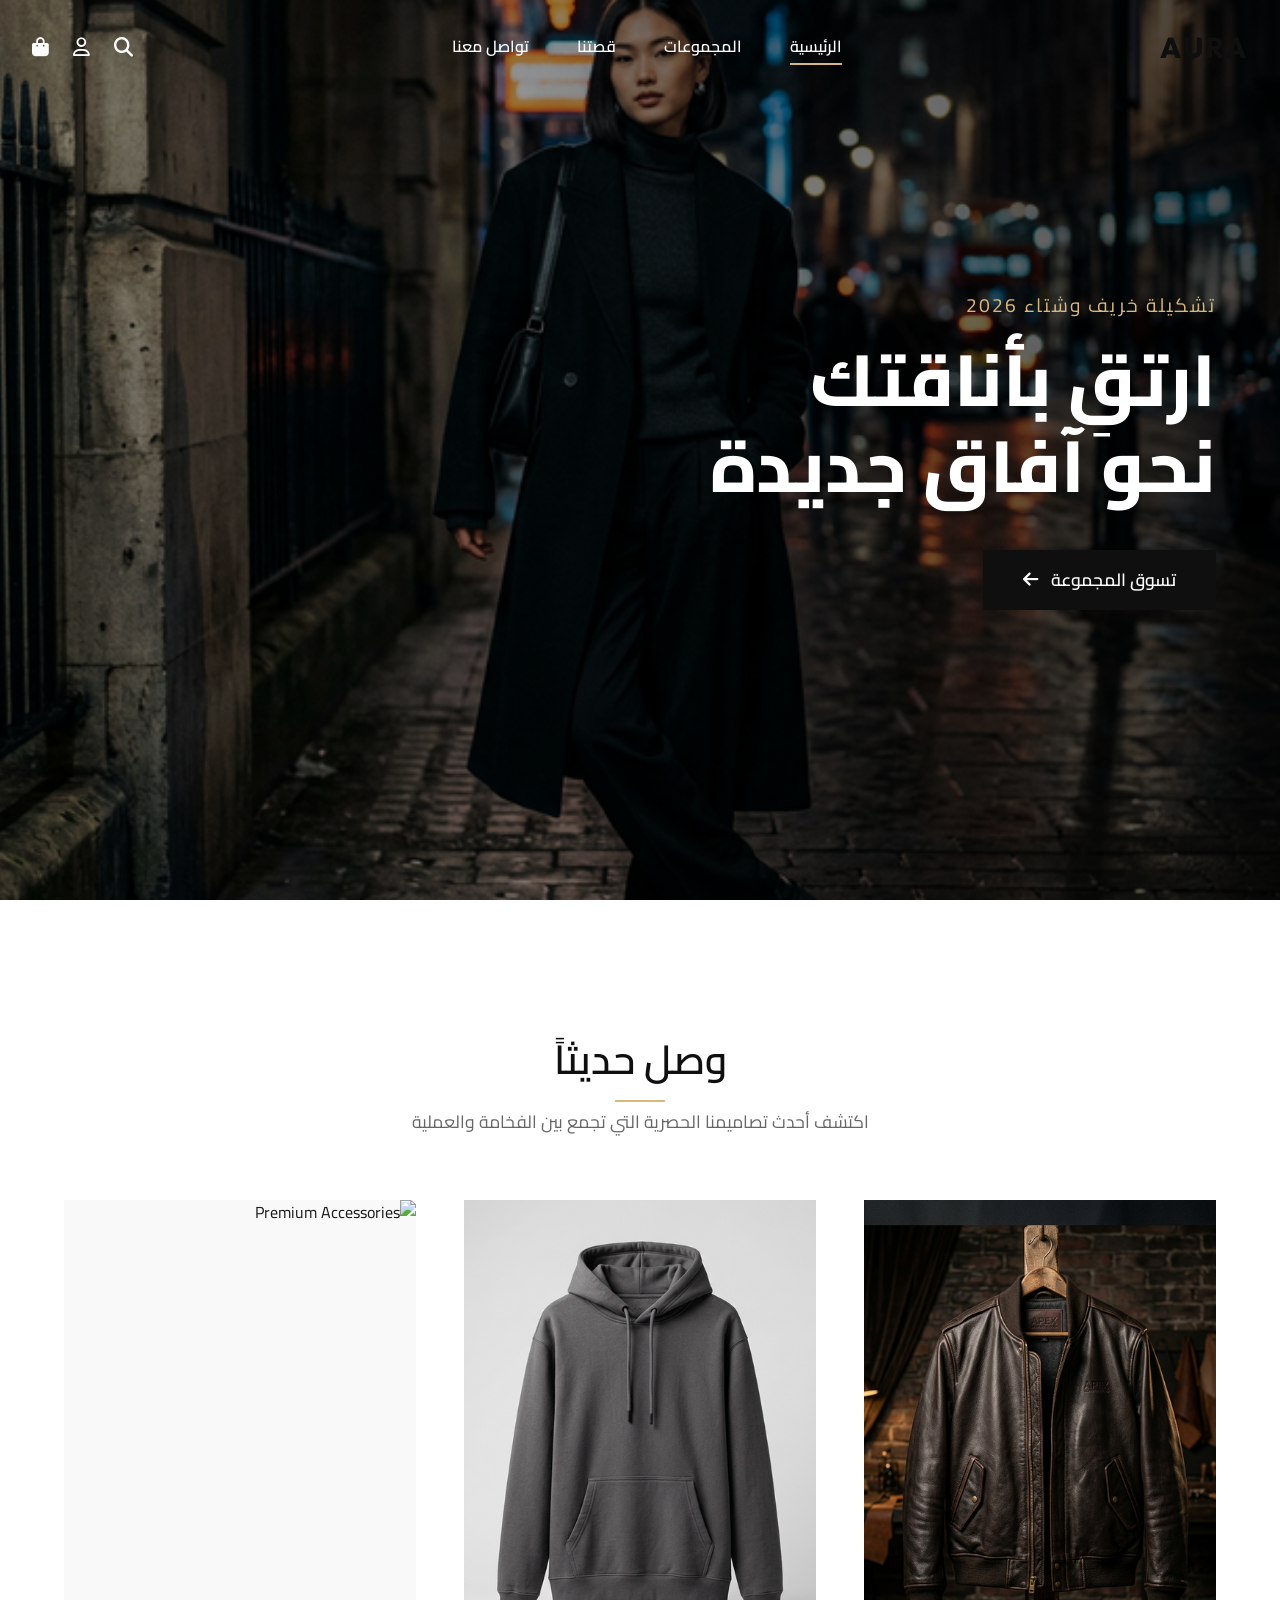
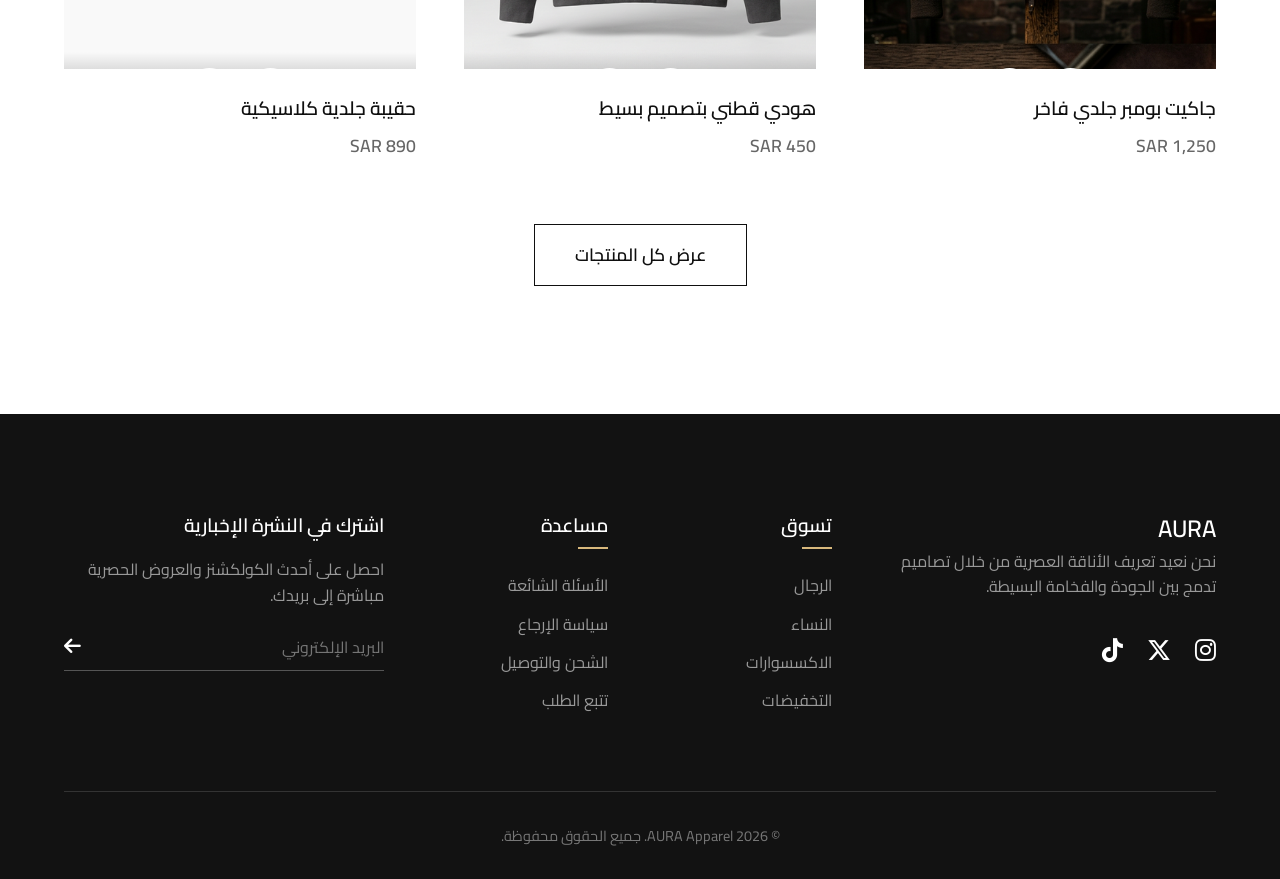
==== clothing_brand/index.html @ f842cd93 "Update clothing brand" ====
<!DOCTYPE html>
<html lang="ar" dir="rtl">
<head>
    <meta charset="UTF-8">
    <meta name="viewport" content="width=device-width, initial-scale=1.0">
    <title>AURA APPAREL | أورا للملابس</title>
    <link rel="stylesheet" href="styles.css">
    
    <!-- Google Fonts -->
    <link rel="preconnect" href="https://fonts.googleapis.com">
    <link rel="preconnect" href="https://fonts.gstatic.com" crossorigin>
    <link href="https://fonts.googleapis.com/css2?family=Cairo:wght@300;400;600;800&family=Outfit:wght@300;400;600;800&display=swap" rel="stylesheet">
    
    <!-- Font Awesome Icons -->
    <link rel="stylesheet" href="https://cdnjs.cloudflare.com/ajax/libs/font-awesome/6.4.0/css/all.min.css">
</head>
<body>
    <!-- Navbar -->
    <nav class="navbar" id="navbar">
        <div class="nav-container">
            <a href="#" class="logo">AURA</a>
            
            <div class="nav-links">
                <a href="#home" class="active">الرئيسية</a>
                <a href="#collections">المجموعات</a>
                <a href="#about">قصتنا</a>
                <a href="#contact">تواصل معنا</a>
            </div>

            <div class="nav-icons">
                <a href="#"><i class="fa-solid fa-magnifying-glass"></i></a>
                <a href="#"><i class="fa-regular fa-user"></i></a>
                <a href="#"><i class="fa-solid fa-bag-shopping"></i></a>
            </div>

            <div class="mobile-menu-btn" id="mobileMenuBtn">
                <i class="fa-solid fa-bars"></i>
            </div>
        </div>
        
        <!-- Mobile Links -->
        <div class="mobile-nav" id="mobileNav">
            <a href="#home" class="active">الرئيسية</a>
            <a href="#collections">المجموعات</a>
            <a href="#about">قصتنا</a>
            <a href="#contact">تواصل معنا</a>
        </div>
    </nav>

    <!-- Hero Section -->
    <section class="hero" id="home">
        <div class="hero-bg">
            <img src="./assets/hero_fashion_1773529112648.png" alt="AURA Hero Fashion">
            <div class="hero-overlay"></div>
        </div>
        <div class="hero-content">
            <p class="hero-subtitle">تشكيلة خريف وشتاء 2026</p>
            <h1 class="hero-title">ارتقِ بأناقتك<br>نحو آفاق جديدة</h1>
            <a href="#collections" class="btn btn-primary">تسوق المجموعة <i class="fa-solid fa-arrow-left"></i></a>
        </div>
    </section>

    <!-- Featured Products -->
    <section class="collections" id="collections">
        <div class="section-header">
            <h2>وصل حديثاً</h2>
            <p>اكتشف أحدث تصاميمنا الحصرية التي تجمع بين الفخامة والعملية</p>
        </div>

        <div class="products-grid">
            <!-- Product 1 -->
            <div class="product-card">
                <div class="product-image">
                    <img src="./assets/product_jacket_1773529326392.png" alt="Premium Bomber Jacket">
                    <div class="product-actions">
                        <button class="action-btn"><i class="fa-regular fa-heart"></i></button>
                        <button class="action-btn"><i class="fa-solid fa-cart-shopping"></i></button>
                    </div>
                </div>
                <div class="product-info">
                    <h3>جاكيت بومبر جلدي فاخر</h3>
                    <p class="product-price">1,250 SAR</p>
                </div>
            </div>

            <!-- Product 2 -->
            <div class="product-card">
                <div class="product-image">
                    <img src="./assets/product_hoodie_1773529299608.png" alt="Minimalist Hoodie">
                    <div class="product-actions">
                        <button class="action-btn"><i class="fa-regular fa-heart"></i></button>
                        <button class="action-btn"><i class="fa-solid fa-cart-shopping"></i></button>
                    </div>
                </div>
                <div class="product-info">
                    <h3>هودي قطني بتصميم بسيط</h3>
                    <p class="product-price">450 SAR</p>
                </div>
            </div>

            <!-- Placeholder Product 3 -->
            <div class="product-card">
                <div class="product-image">
                    <img src="https://images.unsplash.com/photo-1591047139829-d91aecb6caea?q=80&w=800&auto=format&fit=crop" alt="Premium Accessories">
                    <div class="product-actions">
                        <button class="action-btn"><i class="fa-regular fa-heart"></i></button>
                        <button class="action-btn"><i class="fa-solid fa-cart-shopping"></i></button>
                    </div>
                </div>
                <div class="product-info">
                    <h3>حقيبة جلدية كلاسيكية</h3>
                    <p class="product-price">890 SAR</p>
                </div>
            </div>
        </div>
        
        <div class="view-all-container">
            <a href="#" class="btn btn-outline">عرض كل المنتجات</a>
        </div>
    </section>

    <!-- Footer -->
    <footer class="footer">
        <div class="footer-container">
            <div class="footer-brand">
                <h2>AURA</h2>
                <p>نحن نعيد تعريف الأناقة العصرية من خلال تصاميم تدمج بين الجودة والفخامة البسيطة.</p>
                <div class="social-links">
                    <a href="#"><i class="fa-brands fa-instagram"></i></a>
                    <a href="#"><i class="fa-brands fa-x-twitter"></i></a>
                    <a href="#"><i class="fa-brands fa-tiktok"></i></a>
                </div>
            </div>
            
            <div class="footer-links">
                <h3>تسوق</h3>
                <ul>
                    <li><a href="#">الرجال</a></li>
                    <li><a href="#">النساء</a></li>
                    <li><a href="#">الاكسسوارات</a></li>
                    <li><a href="#">التخفيضات</a></li>
                </ul>
            </div>
            
            <div class="footer-links">
                <h3>مساعدة</h3>
                <ul>
                    <li><a href="#">الأسئلة الشائعة</a></li>
                    <li><a href="#">سياسة الإرجاع</a></li>
                    <li><a href="#">الشحن والتوصيل</a></li>
                    <li><a href="#">تتبع الطلب</a></li>
                </ul>
            </div>
            
            <div class="footer-newsletter">
                <h3>اشترك في النشرة الإخبارية</h3>
                <p>احصل على أحدث الكولكشنز والعروض الحصرية مباشرة إلى بريدك.</p>
                <form class="newsletter-form">
                    <input type="email" placeholder="البريد الإلكتروني" required>
                    <button type="submit"><i class="fa-solid fa-arrow-left"></i></button>
                </form>
            </div>
        </div>
        <div class="footer-bottom">
            <p>&copy; 2026 AURA Apparel. جميع الحقوق محفوظة.</p>
        </div>
    </footer>

    <script src="script.js"></script>
</body>
</html>
---- clothing_brand/styles.css ----
/* =========================================
   CSS Variables & Global Settings
   ========================================= */
:root {
    --primary-color: #0f0f0f;
    --secondary-color: #ffffff;
    --accent-color: #d8b87c; /* Elegant gold accent */
    --text-primary: #1a1a1a;
    --text-secondary: #666666;
    --bg-light: #f9f9f9;
    --bg-dark: #121212;
    --border-color: #e5e5e5;
    
    --font-en: 'Outfit', sans-serif;
    --font-ar: 'Cairo', sans-serif;
    
    --transition-fast: 0.2s cubic-bezier(0.4, 0, 0.2, 1);
    --transition-medium: 0.4s cubic-bezier(0.4, 0, 0.2, 1);
    --transition-slow: 0.8s cubic-bezier(0.4, 0, 0.2, 1);
}

* {
    margin: 0;
    padding: 0;
    box-sizing: border-box;
}

html {
    scroll-behavior: smooth;
}

body {
    font-family: var(--font-ar);
    background-color: var(--secondary-color);
    color: var(--text-primary);
    line-height: 1.6;
    overflow-x: hidden;
}

h1, h2, h3, h4, h5, h6 {
    font-weight: 600;
}

.logo {
    font-family: var(--font-en);
    font-weight: 800;
    font-size: 1.8rem;
    color: var(--primary-color);
    text-decoration: none;
    letter-spacing: 2px;
}

img {
    max-width: 100%;
    height: auto;
    display: block;
}

a {
    text-decoration: none;
    color: inherit;
    transition: color var(--transition-fast);
}

/* =========================================
   Buttons
   ========================================= */
.btn {
    display: inline-flex;
    align-items: center;
    justify-content: center;
    gap: 0.8rem;
    padding: 1rem 2.5rem;
    font-size: 1.1rem;
    font-weight: 600;
    text-transform: uppercase;
    cursor: pointer;
    border: none;
    border-radius: 0;
    transition: all var(--transition-medium);
    position: relative;
    overflow: hidden;
    z-index: 1;
}

.btn-primary {
    background-color: var(--primary-color);
    color: var(--secondary-color);
}

.btn-primary::before {
    content: '';
    position: absolute;
    top: 0;
    right: 0;
    width: 0;
    height: 100%;
    background-color: var(--accent-color);
    transition: width var(--transition-medium);
    z-index: -1;
}

.btn-primary:hover::before {
    width: 100%;
    left: 0;
    right: auto;
}

.btn-primary:hover {
    color: var(--primary-color);
}

.btn-outline {
    background-color: transparent;
    color: var(--primary-color);
    border: 1px solid var(--primary-color);
}

.btn-outline:hover {
    background-color: var(--primary-color);
    color: var(--secondary-color);
}

/* =========================================
   Navigation
   ========================================= */
.navbar {
    position: fixed;
    top: 0;
    left: 0;
    width: 100%;
    z-index: 1000;
    background-color: transparent;
    transition: background-color var(--transition-medium), padding var(--transition-medium);
    padding: 1.5rem 0;
}

.navbar.scrolled {
    background-color: rgba(255, 255, 255, 0.95);
    backdrop-filter: blur(10px);
    box-shadow: 0 4px 20px rgba(0, 0, 0, 0.05);
    padding: 1rem 0;
}

.navbar.scrolled .nav-links a,
.navbar.scrolled .nav-icons a {
    color: var(--text-primary);
}

.navbar.scrolled .logo {
    color: var(--primary-color);
}

.nav-container {
    max-width: 1400px;
    margin: 0 auto;
    padding: 0 2rem;
    display: flex;
    justify-content: space-between;
    align-items: center;
}

.nav-links {
    display: flex;
    gap: 3rem;
}

.nav-links a {
    font-size: 1rem;
    font-weight: 600;
    color: var(--secondary-color);
    position: relative;
}

.nav-links a::after {
    content: '';
    position: absolute;
    bottom: -5px;
    right: 0;
    width: 0;
    height: 2px;
    background-color: var(--accent-color);
    transition: width var(--transition-medium);
}

.nav-links a:hover::after,
.nav-links a.active::after {
    width: 100%;
    left: 0;
    right: auto;
}

.nav-icons {
    display: flex;
    gap: 1.5rem;
}

.nav-icons a {
    color: var(--secondary-color);
    font-size: 1.2rem;
}

.nav-icons a:hover {
    color: var(--accent-color);
}

.mobile-menu-btn {
    display: none;
    font-size: 1.5rem;
    color: var(--secondary-color);
    cursor: pointer;
}

/* Mobile Nav */
.mobile-nav {
    position: fixed;
    top: 0;
    right: -100%;
    width: 80%;
    max-width: 400px;
    height: 100vh;
    background-color: var(--secondary-color);
    padding: 6rem 2rem 2rem;
    display: flex;
    flex-direction: column;
    gap: 2rem;
    box-shadow: -5px 0 15px rgba(0,0,0,0.1);
    transition: right var(--transition-medium);
    z-index: 999;
}

.mobile-nav.active {
    right: 0;
}

.mobile-nav a {
    font-size: 1.5rem;
    font-weight: 600;
    color: var(--primary-color);
}

.navbar.scrolled .mobile-menu-btn {
    color: var(--primary-color);
}


/* =========================================
   Hero Section
   ========================================= */
.hero {
    position: relative;
    height: 100vh;
    width: 100%;
    display: flex;
    align-items: center;
    padding: 0 5%;
    overflow: hidden;
}

.hero-bg {
    position: absolute;
    top: 0;
    left: 0;
    width: 100%;
    height: 100%;
    z-index: -1;
}

.hero-bg img {
    width: 100%;
    height: 100%;
    object-fit: cover;
    object-position: center;
    transform: scale(1.05); /* Slight zoom for animation effect */
    animation: slowZoom 20s infinite alternate linear;
}

.hero-overlay {
    position: absolute;
    top: 0;
    left: 0;
    width: 100%;
    height: 100%;
    background: linear-gradient(to left, rgba(0,0,0,0.7) 0%, rgba(0,0,0,0.2) 100%);
}

.hero-content {
    color: var(--secondary-color);
    max-width: 600px;
    z-index: 1;
    animation: fadeInUp 1s ease-out forwards;
}

.hero-subtitle {
    font-size: 1.2rem;
    font-weight: 400;
    margin-bottom: 1rem;
    letter-spacing: 2px;
    color: var(--accent-color);
}

.hero-title {
    font-size: 4.5rem;
    font-weight: 800;
    line-height: 1.2;
    margin-bottom: 2.5rem;
}

/* =========================================
   Collections Section
   ========================================= */
.collections {
    padding: 8rem 5%;
    background-color: var(--secondary-color);
}

.section-header {
    text-align: center;
    margin-bottom: 4rem;
}

.section-header h2 {
    font-size: 2.5rem;
    color: var(--primary-color);
    margin-bottom: 1rem;
    position: relative;
    display: inline-block;
}

.section-header h2::after {
    content: '';
    position: absolute;
    bottom: -10px;
    left: 50%;
    transform: translateX(-50%);
    width: 50px;
    height: 2px;
    background-color: var(--accent-color);
}

.section-header p {
    color: var(--text-secondary);
    font-size: 1.1rem;
}

.products-grid {
    display: grid;
    grid-template-columns: repeat(auto-fill, minmax(320px, 1fr));
    gap: 3rem;
    margin-bottom: 4rem;
}

.product-card {
    group: card;
    cursor: pointer;
}

.product-image {
    position: relative;
    overflow: hidden;
    margin-bottom: 1.5rem;
    background-color: var(--bg-light); /* Fallback */
    aspect-ratio: 3/4;
}

.product-image img {
    width: 100%;
    height: 100%;
    object-fit: cover;
    transition: transform var(--transition-slow);
}

.product-card:hover .product-image img {
    transform: scale(1.08);
}

.product-actions {
    position: absolute;
    bottom: -60px;
    left: 0;
    width: 100%;
    display: flex;
    justify-content: center;
    gap: 1rem;
    transition: bottom var(--transition-medium);
    padding: 1rem;
    background: linear-gradient(to top, rgba(0,0,0,0.5), transparent);
}

.product-card:hover .product-actions {
    bottom: 0;
}

.action-btn {
    width: 45px;
    height: 45px;
    border-radius: 50%;
    border: none;
    background-color: var(--secondary-color);
    color: var(--primary-color);
    font-size: 1.2rem;
    cursor: pointer;
    display: flex;
    align-items: center;
    justify-content: center;
    transition: all var(--transition-fast);
}

.action-btn:hover {
    background-color: var(--accent-color);
    color: var(--secondary-color);
    transform: translateY(-5px);
}

.product-info h3 {
    font-size: 1.2rem;
    margin-bottom: 0.5rem;
    color: var(--primary-color);
    transition: color var(--transition-fast);
}

.product-card:hover .product-info h3 {
    color: var(--accent-color);
}

.product-price {
    font-size: 1.1rem;
    font-weight: 600;
    color: var(--text-secondary);
}

.view-all-container {
    text-align: center;
}

/* =========================================
   Footer
   ========================================= */
.footer {
    background-color: var(--bg-dark);
    color: var(--secondary-color);
    padding: 6rem 5% 2rem;
}

.footer-container {
    display: grid;
    grid-template-columns: 2fr 1fr 1fr 2fr;
    gap: 4rem;
    margin-bottom: 4rem;
}

.footer-brand .logo {
    color: var(--secondary-color);
    display: inline-block;
    margin-bottom: 1.5rem;
}

.footer-brand p {
    color: #999;
    margin-bottom: 2rem;
}

.social-links {
    display: flex;
    gap: 1.5rem;
}

.social-links a {
    color: var(--secondary-color);
    font-size: 1.5rem;
}

.social-links a:hover {
    color: var(--accent-color);
}

.footer-links h3 {
    font-size: 1.2rem;
    margin-bottom: 1.5rem;
    position: relative;
    padding-bottom: 0.5rem;
}

.footer-links h3::after {
    content: '';
    position: absolute;
    bottom: 0;
    right: 0;
    width: 30px;
    height: 2px;
    background-color: var(--accent-color);
}

.footer-links ul {
    list-style: none;
}

.footer-links li {
    margin-bottom: 0.8rem;
}

.footer-links a {
    color: #999;
}

.footer-links a:hover {
    color: var(--accent-color);
    padding-right: 5px;
}

.footer-newsletter h3 {
    font-size: 1.2rem;
    margin-bottom: 1rem;
}

.footer-newsletter p {
    color: #999;
    margin-bottom: 1.5rem;
}

.newsletter-form {
    display: flex;
    border-bottom: 1px solid #555;
    padding-bottom: 0.5rem;
}

.newsletter-form input {
    flex: 1;
    background: transparent;
    border: none;
    color: var(--secondary-color);
    font-family: inherit;
    font-size: 1rem;
    outline: none;
}

.newsletter-form button {
    background: transparent;
    border: none;
    color: var(--secondary-color);
    font-size: 1.2rem;
    cursor: pointer;
    transition: color var(--transition-fast);
}

.newsletter-form button:hover {
    color: var(--accent-color);
}

.footer-bottom {
    text-align: center;
    padding-top: 2rem;
    border-top: 1px solid #333;
    color: #777;
    font-size: 0.9rem;
}

/* =========================================
   Animations & Keyframes
   ========================================= */
@keyframes slowZoom {
    0% { transform: scale(1); }
    100% { transform: scale(1.1); }
}

@keyframes fadeInUp {
    from {
        opacity: 0;
        transform: translateY(30px);
    }
    to {
        opacity: 1;
        transform: translateY(0);
    }
}

/* =========================================
   Responsive Design
   ========================================= */
@media screen and (max-width: 1024px) {
    .hero-title {
        font-size: 3.5rem;
    }
    
    .footer-container {
        grid-template-columns: 1fr 1fr;
    }
}

@media screen and (max-width: 768px) {
    .nav-links, .nav-icons {
        display: none;
    }
    
    .mobile-menu-btn {
        display: block;
    }
    
    .hero-title {
        font-size: 2.8rem;
    }
    
    .footer-container {
        grid-template-columns: 1fr;
        gap: 3rem;
    }
}
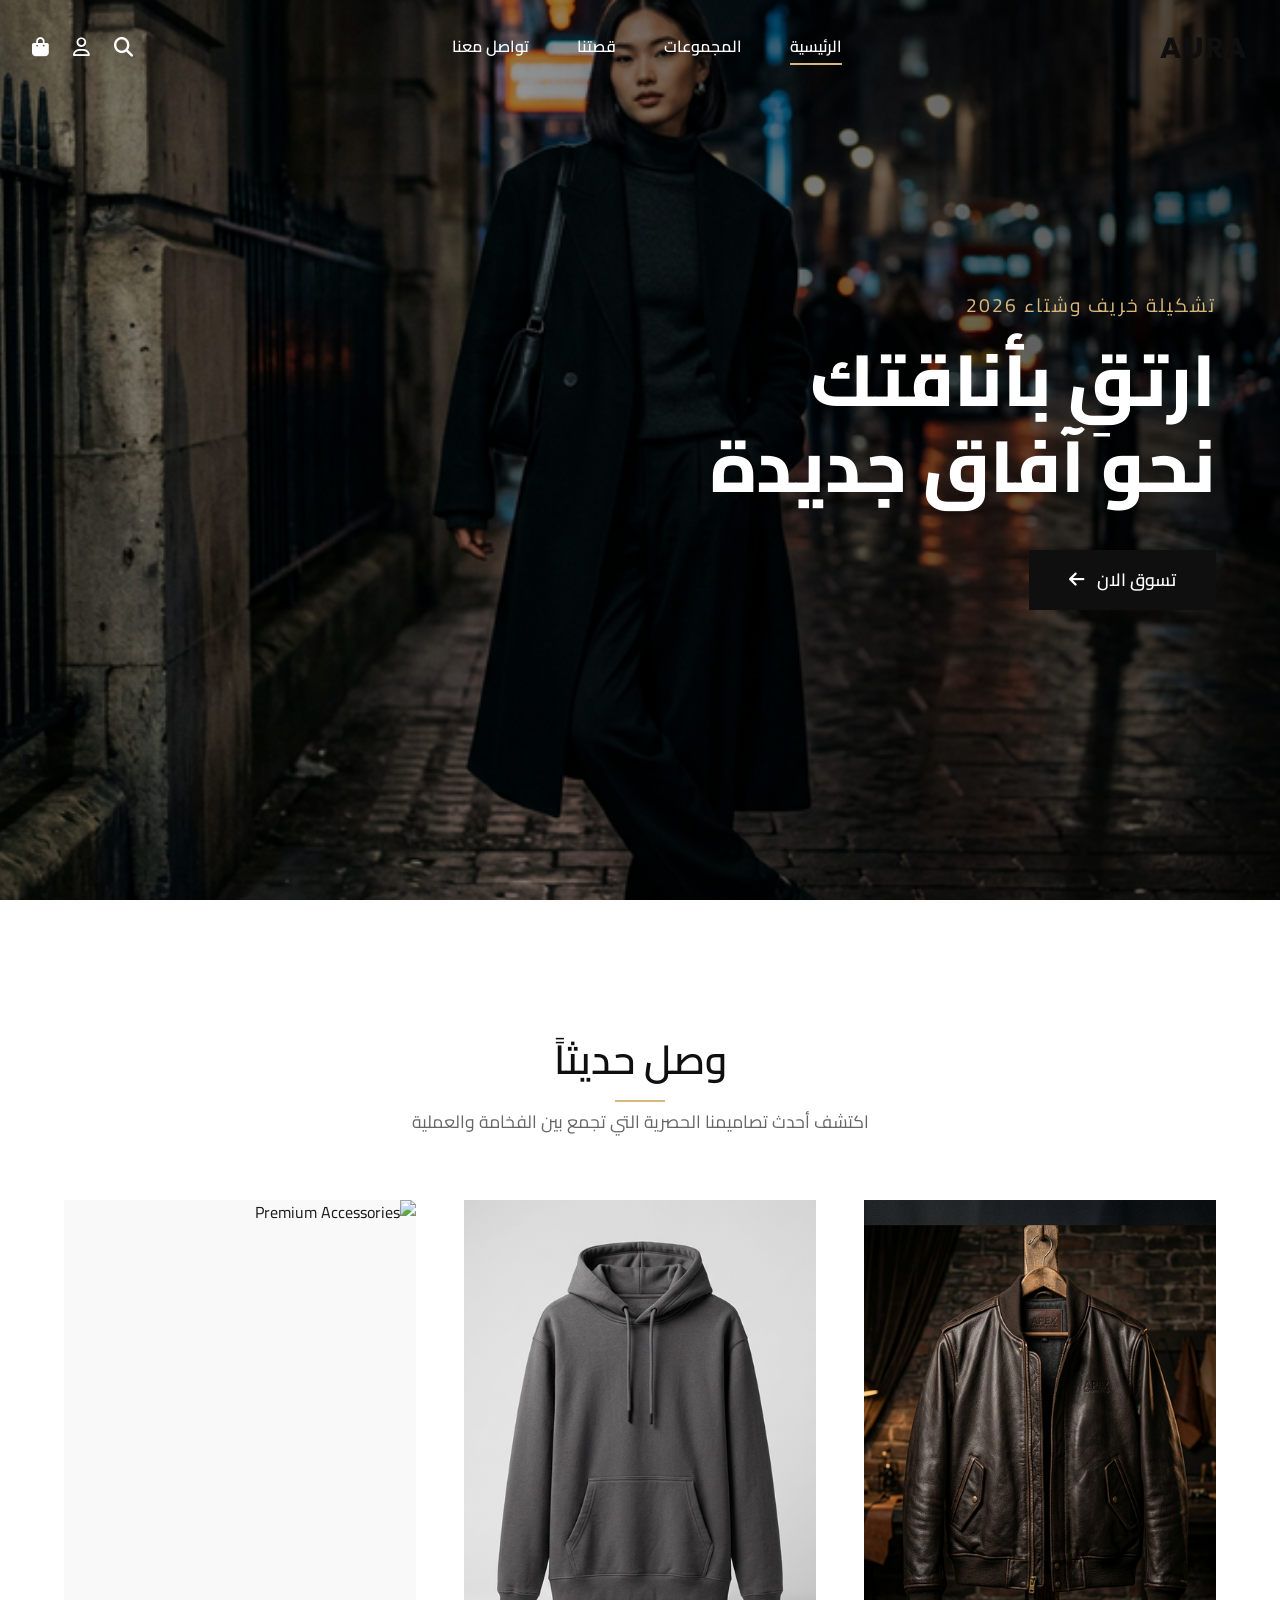
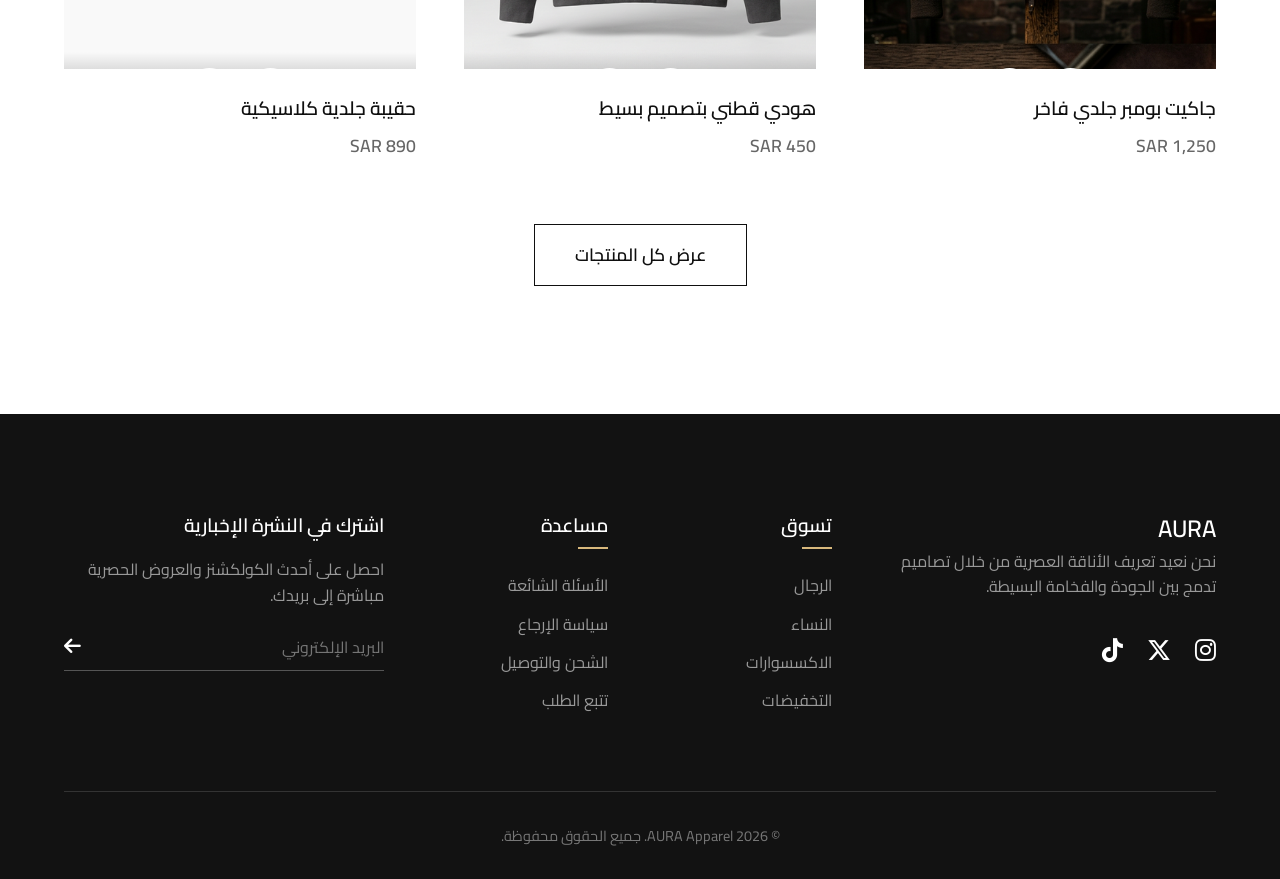
==== commit 98f75b73: "Update button text to تسوق الان" ====
--- a/clothing_brand/index.html
+++ b/clothing_brand/index.html
@@ -56,7 +56,7 @@
         <div class="hero-content">
             <p class="hero-subtitle">تشكيلة خريف وشتاء 2026</p>
             <h1 class="hero-title">ارتقِ بأناقتك<br>نحو آفاق جديدة</h1>
-            <a href="#collections" class="btn btn-primary">تسوق المجموعة <i class="fa-solid fa-arrow-left"></i></a>
+            <a href="#collections" class="btn btn-primary">تسوق الان <i class="fa-solid fa-arrow-left"></i></a>
         </div>
     </section>
 
